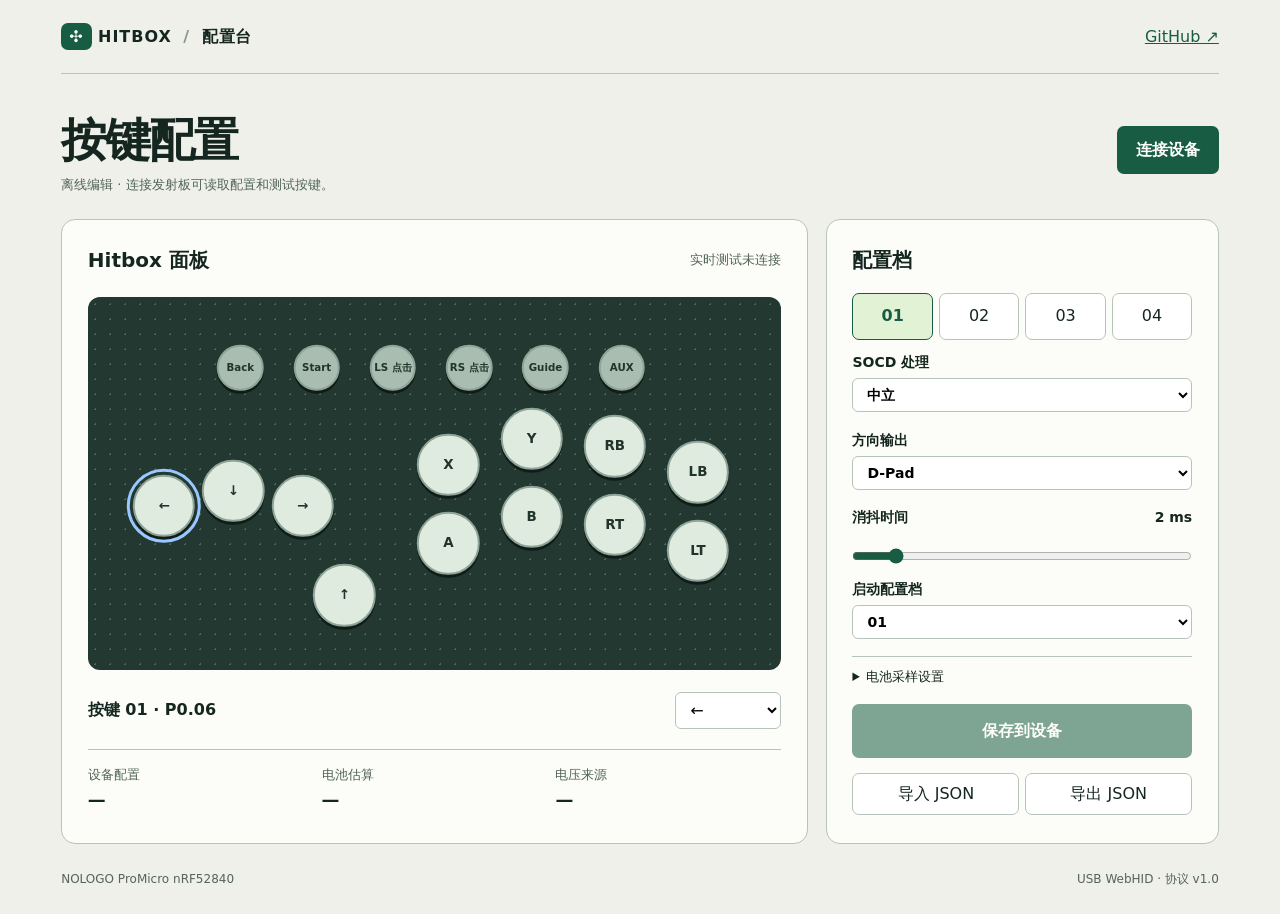
==== index.html @ 3c478045 "Publish static WebHID configuration files" ====
<!doctype html>
<html lang="zh-CN"><head><meta charset="utf-8"><meta name="viewport" content="width=device-width,initial-scale=1">
<meta name="theme-color" content="#ecefe8"><title>Hitbox 配置台 · NOLOGO nRF52840</title>
<link rel="stylesheet" href="style.css"></head><body>
<header><div class="brand"><span class="mark" aria-hidden="true">✣</span> HITBOX <span>/</span> 配置台</div>
<a href="https://github.com/SkyWithClouds/nrf52840-wireless-hitbox">GitHub ↗</a></header>
<main><div class="top"><div><h1>按键配置</h1><p id="status" role="status">离线编辑 · 连接发射板可读取配置和测试按键。</p></div>
<button id="connect" class="primary">连接设备</button></div>
<div class="workspace"><section class="panel surface"><div class="panelhead"><h2>Hitbox 面板</h2><span id="teststate">实时测试未连接</span></div>
<div class="pad-scroll"><div id="pad" aria-label="18 键布局"></div></div>
<div class="selection"><label for="mapping" id="keyname"></label><select id="mapping"></select></div>
<div class="readout"><div><small>设备配置</small><strong id="liveprofile">—</strong></div><div><small>电池估算</small><strong id="battery">—</strong></div><div><small>电压来源</small><strong id="source">—</strong></div></div>
</section><section class="panel settings"><h2>配置档</h2>
<nav id="profiles" aria-label="选择编辑的配置档"></nav>
<label>SOCD 处理<select id="socd"><option>中立</option><option>上优先</option><option>后输入优先</option><option>先输入优先</option></select></label>
<label>方向输出<select id="output"><option>D-Pad</option><option>左摇杆 LS</option><option>右摇杆 RS</option></select></label>
<label for="debounce">消抖时间 <output id="debval"></output></label><input type="range" id="debounce" min="1" max="10" step="1">
<label>启动配置档<select id="active"><option>01</option><option>02</option><option>03</option><option>04</option></select></label>
<details><summary>电池采样设置</summary><label for="divider">P0.04 电压倍率（0 代表未校准）</label><input id="divider" type="number" min="0" max="5" step=".1"><p>仅在确认板上分压电路后设置 1.5–5.0；默认使用拔线时的电池供电读数。</p></details>
<button id="save" class="primary" disabled>保存到设备</button>
<div class="files"><button id="import">导入 JSON</button><button id="export">导出 JSON</button><input type="file" accept=".json,application/json" id="file" hidden></div>
</section></div></main><footer>NOLOGO ProMicro nRF52840 <span>USB WebHID · 协议 v1.0</span></footer>
<script type="module" src="app.mjs"></script></body></html>
---- style.css ----
:root{font:16px/1.5 "IBM Plex Mono","Noto Sans SC",system-ui,sans-serif;color:#152620;background:#eef0e9;--green:#185c43;--line:#b7c4b9;--lime:#c6f774}*{box-sizing:border-box}body{max-width:1260px;margin:auto;padding:0 clamp(15px,4vw,64px)}
header,footer,.top,.panelhead,.selection,.files{display:flex;align-items:center;justify-content:space-between;gap:12px}header{height:74px;border-bottom:1px solid var(--line)}.brand{font-weight:800;letter-spacing:.06em}.brand span:not(.mark){color:#87958a;margin:0 5px}.mark{background:var(--green);color:white;border-radius:7px;padding:4px 8px}a{color:var(--green)}button,select,input{font:inherit}button,select,summary,input[type=range]{cursor:pointer}button{background:#fff;color:inherit;border:1px solid var(--line);border-radius:7px;padding:8px 14px}button:focus-visible,select:focus-visible,input:focus-visible,summary:focus-visible{outline:3px solid #328854;outline-offset:2px}button:disabled{opacity:.55;cursor:default}.primary{background:var(--green);color:white;font-weight:700;border:0;padding:12px 19px}.top{padding:32px 0 24px}h1,h2,p{margin:0}h1{font-size:clamp(30px,4vw,46px);letter-spacing:-.045em}h2{font-size:20px}.top p,.panelhead span,small,details p{color:#526458;font-size:13px}.workspace{display:grid;grid-template-columns:minmax(0,1.9fr) minmax(235px,1fr);gap:18px}.panel{background:#fcfdf8;border:1px solid var(--line);border-radius:14px;padding:clamp(14px,2vw,26px)}.surface{align-self:start}.pad-scroll{overflow-x:auto;background:#223830;border-radius:12px;margin:22px 0}.pad-scroll::-webkit-scrollbar{height:6px}#pad{position:relative;min-width:370px;aspect-ratio:1.86;background-image:radial-gradient(#50645b 1px,transparent 1px);background-size:15px 15px}
.key{position:absolute;transform:translate(-50%,-50%);width:9%;aspect-ratio:1;border-radius:50%;border:2px solid #8fa498;background:#dfebdf;color:#20342a;padding:0;font-size:clamp(9px,1.05vw,14px);font-weight:700;box-shadow:0 3px 0 #101c17}.key.small{width:6.7%;background:#a9beb0;font-size:clamp(8px,.8vw,11px)}.key[aria-pressed=true]{outline:3px solid #98c8ff;outline-offset:3px}.key.held{background:var(--lime);border-color:#dfff9c;box-shadow:0 0 14px #bdff73}.selection{padding:0 0 20px}.selection label{font-weight:700}.selection select{max-width:52%}.readout{display:grid;grid-template-columns:repeat(3,1fr);gap:8px;border-top:1px solid var(--line);padding-top:15px}.readout strong,small{display:block}.readout strong{font-size:clamp(13px,1.4vw,19px);margin:3px 0}
.settings{display:grid;gap:12px}.settings label{display:block;font-size:14px;font-weight:600}.settings label output{float:right}.settings select,.settings input[type=number]{width:100%;margin-top:5px}select,input[type=number]{border:1px solid var(--line);background:#fff;border-radius:6px;padding:7px 10px}input[type=range]{width:100%;margin:0;accent-color:var(--green)}nav,.files{display:flex;gap:6px}nav button,.files button{flex:1}nav button[aria-pressed=true]{color:var(--green);background:#e1f3d4;border-color:var(--green);font-weight:bold}details{font-size:13px;border-top:1px solid var(--line);padding-top:10px}details p{margin:7px 0}footer{font-size:12px;margin:26px 0;color:#56645a}@media(max-width:750px){.workspace{grid-template-columns:1fr}.top{flex-wrap:wrap}.key{font-size:12px}.key.small{font-size:9px}.pad-scroll{margin:14px 0}.settings{gap:14px}header{height:56px}}
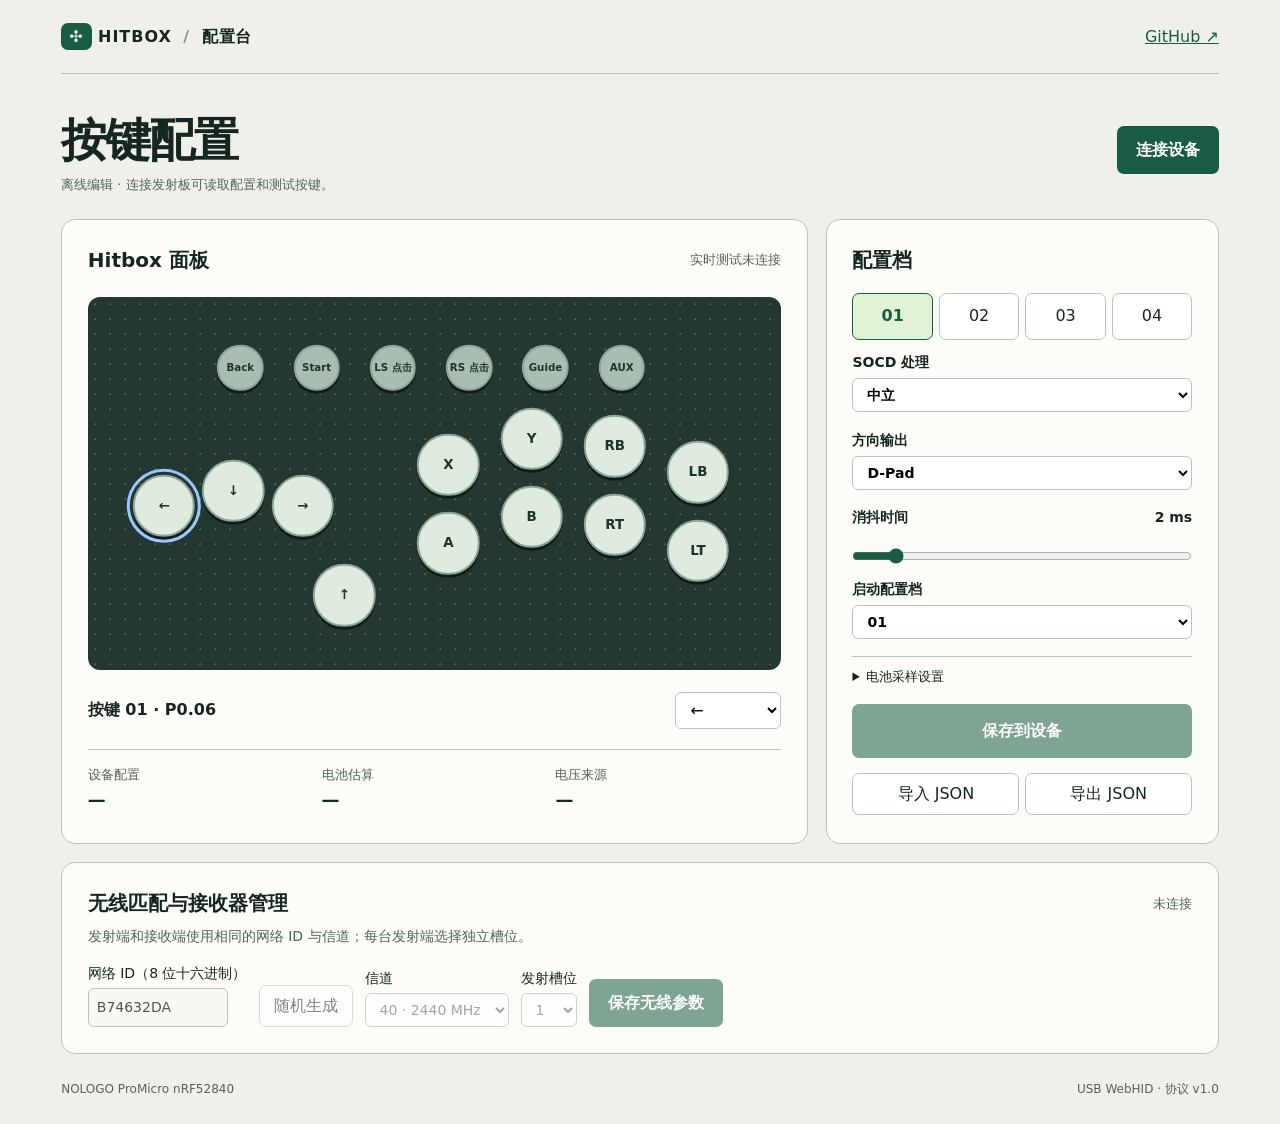
==== commit bb6b7d34: "Publish WebHID from feed873" ====
--- a/index.html
+++ b/index.html
@@ -19,5 +19,13 @@
 <details><summary>电池采样设置</summary><label for="divider">P0.04 电压倍率（0 代表未校准）</label><input id="divider" type="number" min="0" max="5" step=".1"><p>仅在确认板上分压电路后设置 1.5–5.0；默认使用拔线时的电池供电读数。</p></details>
 <button id="save" class="primary" disabled>保存到设备</button>
 <div class="files"><button id="import">导入 JSON</button><button id="export">导出 JSON</button><input type="file" accept=".json,application/json" id="file" hidden></div>
-</section></div></main><footer>NOLOGO ProMicro nRF52840 <span>USB WebHID · 协议 v1.0</span></footer>
+</section></div>
+<section class="panel network"><div class="panelhead"><h2>无线匹配与接收器管理</h2><span id="role">未连接</span></div>
+<p>发射端和接收端使用相同的网络 ID 与信道；每台发射端选择独立槽位。</p>
+<fieldset id="rf-fields" disabled><label>网络 ID（8 位十六进制）<input id="netid" maxlength="8" value="B74632DA" spellcheck="false"></label>
+<button id="random" type="button">随机生成</button>
+<label>信道<select id="channel"></select></label><label><span id="slot-label">发射槽位</span><select id="slots"></select></label>
+<button id="rf-save" class="primary">保存无线参数</button></fieldset>
+<table id="stats" hidden><thead><tr><th>槽位</th><th>连接</th><th>收到帧</th><th>漏收心跳</th><th>重复输入</th><th>超时</th></tr></thead><tbody></tbody></table>
+</section></main><footer>NOLOGO ProMicro nRF52840 <span>USB WebHID · 协议 v1.0</span></footer>
 <script type="module" src="app.mjs"></script></body></html>
--- a/style.css
+++ b/style.css
@@ -2,3 +2,8 @@
 header,footer,.top,.panelhead,.selection,.files{display:flex;align-items:center;justify-content:space-between;gap:12px}header{height:74px;border-bottom:1px solid var(--line)}.brand{font-weight:800;letter-spacing:.06em}.brand span:not(.mark){color:#87958a;margin:0 5px}.mark{background:var(--green);color:white;border-radius:7px;padding:4px 8px}a{color:var(--green)}button,select,input{font:inherit}button,select,summary,input[type=range]{cursor:pointer}button{background:#fff;color:inherit;border:1px solid var(--line);border-radius:7px;padding:8px 14px}button:focus-visible,select:focus-visible,input:focus-visible,summary:focus-visible{outline:3px solid #328854;outline-offset:2px}button:disabled{opacity:.55;cursor:default}.primary{background:var(--green);color:white;font-weight:700;border:0;padding:12px 19px}.top{padding:32px 0 24px}h1,h2,p{margin:0}h1{font-size:clamp(30px,4vw,46px);letter-spacing:-.045em}h2{font-size:20px}.top p,.panelhead span,small,details p{color:#526458;font-size:13px}.workspace{display:grid;grid-template-columns:minmax(0,1.9fr) minmax(235px,1fr);gap:18px}.panel{background:#fcfdf8;border:1px solid var(--line);border-radius:14px;padding:clamp(14px,2vw,26px)}.surface{align-self:start}.pad-scroll{overflow-x:auto;background:#223830;border-radius:12px;margin:22px 0}.pad-scroll::-webkit-scrollbar{height:6px}#pad{position:relative;min-width:370px;aspect-ratio:1.86;background-image:radial-gradient(#50645b 1px,transparent 1px);background-size:15px 15px}
 .key{position:absolute;transform:translate(-50%,-50%);width:9%;aspect-ratio:1;border-radius:50%;border:2px solid #8fa498;background:#dfebdf;color:#20342a;padding:0;font-size:clamp(9px,1.05vw,14px);font-weight:700;box-shadow:0 3px 0 #101c17}.key.small{width:6.7%;background:#a9beb0;font-size:clamp(8px,.8vw,11px)}.key[aria-pressed=true]{outline:3px solid #98c8ff;outline-offset:3px}.key.held{background:var(--lime);border-color:#dfff9c;box-shadow:0 0 14px #bdff73}.selection{padding:0 0 20px}.selection label{font-weight:700}.selection select{max-width:52%}.readout{display:grid;grid-template-columns:repeat(3,1fr);gap:8px;border-top:1px solid var(--line);padding-top:15px}.readout strong,small{display:block}.readout strong{font-size:clamp(13px,1.4vw,19px);margin:3px 0}
 .settings{display:grid;gap:12px}.settings label{display:block;font-size:14px;font-weight:600}.settings label output{float:right}.settings select,.settings input[type=number]{width:100%;margin-top:5px}select,input[type=number]{border:1px solid var(--line);background:#fff;border-radius:6px;padding:7px 10px}input[type=range]{width:100%;margin:0;accent-color:var(--green)}nav,.files{display:flex;gap:6px}nav button,.files button{flex:1}nav button[aria-pressed=true]{color:var(--green);background:#e1f3d4;border-color:var(--green);font-weight:bold}details{font-size:13px;border-top:1px solid var(--line);padding-top:10px}details p{margin:7px 0}footer{font-size:12px;margin:26px 0;color:#56645a}@media(max-width:750px){.workspace{grid-template-columns:1fr}.top{flex-wrap:wrap}.key{font-size:12px}.key.small{font-size:9px}.pad-scroll{margin:14px 0}.settings{gap:14px}header{height:56px}}
+
+.network{margin-top:18px}.network p{margin:8px 0;color:#526458;font-size:14px}
+.network fieldset{border:0;padding:0;margin:16px 0 0;display:flex;gap:12px;align-items:end;flex-wrap:wrap}
+.network label{display:grid;gap:4px;font-size:14px}.network input{border:1px solid var(--line);border-radius:6px;padding:8px;width:10em}
+.network table{width:100%;margin-top:18px;border-collapse:collapse;font-size:14px;text-align:left}.network td,.network th{padding:6px;border-bottom:1px solid var(--line)}
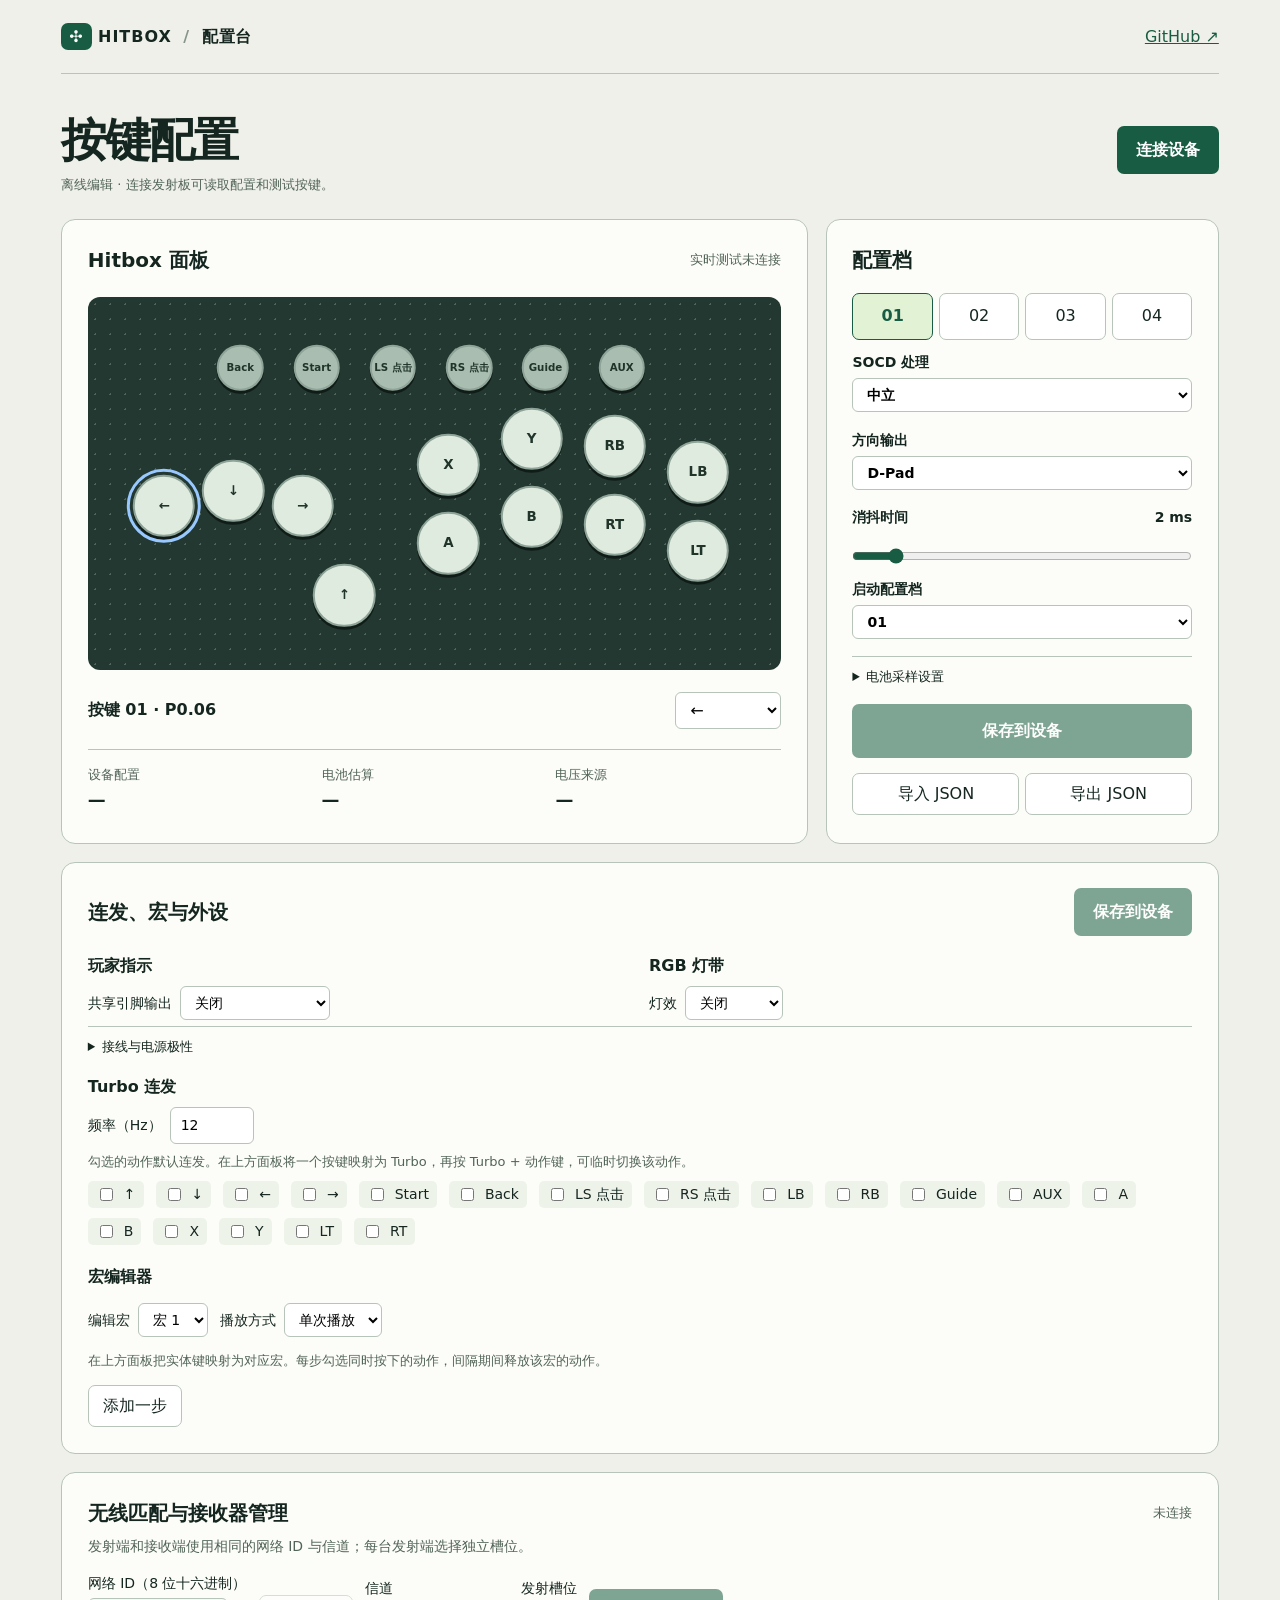
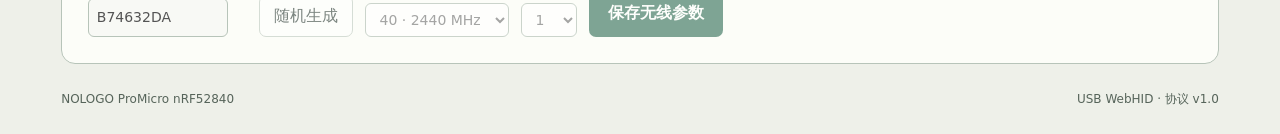
==== commit fc8c8b3a: "Publish WebHID from c07c319" ====
--- a/index.html
+++ b/index.html
@@ -20,6 +20,25 @@
 <button id="save" class="primary" disabled>保存到设备</button>
 <div class="files"><button id="import">导入 JSON</button><button id="export">导出 JSON</button><input type="file" accept=".json,application/json" id="file" hidden></div>
 </section></div>
+<section class="panel extensions" id="extensions"><div class="panelhead"><h2>连发、宏与外设</h2>
+<button id="save-fx" class="primary" disabled>保存到设备</button></div>
+<fieldset id="fx-fields"><div class="output-grid"><section><h3>玩家指示</h3>
+<label>共享引脚输出<select id="accessory"><option>关闭</option><option>SSD1306 OLED</option><option>SH1106 OLED</option><option>双 LED</option></select></label>
+<div id="oled-controls"><label>自动息屏<select id="idle"><option value="30">30 秒</option><option value="60">60 秒</option></select></label>
+<label>I²C 地址<select id="address"><option value="60">0x3C</option><option value="61">0x3D</option></select></label></div>
+<div id="binary-controls"><p>两位依次是 LED1、LED0。1 表示亮。</p><div id="led-map"></div></div></section>
+<section><h3>RGB 灯带</h3>
+<label>灯效<select id="rgbMode"><option>关闭</option><option>静态单色</option><option>按键亮灯</option><option>呼吸</option><option>彩虹</option></select></label>
+<div id="rgb-controls"><label>灯珠数量<input type="number" id="count" min="1" max="18"></label>
+<label>颜色<input id="color" type="color"></label><label for="brightness">最大亮度 <output id="bright-value"></output></label>
+<input id="brightness" type="range" min="0" max="64"><p id="current"></p></div></section></div>
+<details><summary>接线与电源极性</summary><p>P1.02 / P1.07 用作 SDA / SCL 或 LED0 / LED1。P1.01 接 RGB DIN。原理图中 P0.13 高电平开启 ME6217，低电平切断 EXTVCC。换板前空载测量。OLED 和灯带共用此 3.3 V 电源域。最大亮度为 64/255，固件按约 100 mA RGB 预算缩放，全白时可能自动变暗。</p></details>
+<h3>Turbo 连发</h3><label>频率（Hz）<input type="number" id="hz" min="5" max="30"></label>
+<p>勾选的动作默认连发。在上方面板将一个按键映射为 Turbo，再按 Turbo + 动作键，可临时切换该动作。</p><div id="allow" class="checks"></div>
+<h3>宏编辑器</h3><div class="macro-select"><label>编辑宏<select id="macro-index"></select></label>
+<label>播放方式<select id="macro-mode"><option>单次播放</option><option>按住循环</option><option>再按打断</option></select></label></div>
+<p>在上方面板把实体键映射为对应宏。每步勾选同时按下的动作，间隔期间释放该宏的动作。</p>
+<div id="steps"></div><button id="add-step" type="button">添加一步</button></fieldset></section>
 <section class="panel network"><div class="panelhead"><h2>无线匹配与接收器管理</h2><span id="role">未连接</span></div>
 <p>发射端和接收端使用相同的网络 ID 与信道；每台发射端选择独立槽位。</p>
 <fieldset id="rf-fields" disabled><label>网络 ID（8 位十六进制）<input id="netid" maxlength="8" value="B74632DA" spellcheck="false"></label>
--- a/style.css
+++ b/style.css
@@ -7,3 +7,11 @@
 .network fieldset{border:0;padding:0;margin:16px 0 0;display:flex;gap:12px;align-items:end;flex-wrap:wrap}
 .network label{display:grid;gap:4px;font-size:14px}.network input{border:1px solid var(--line);border-radius:6px;padding:8px;width:10em}
 .network table{width:100%;margin-top:18px;border-collapse:collapse;font-size:14px;text-align:left}.network td,.network th{padding:6px;border-bottom:1px solid var(--line)}
+.extensions{margin:18px 0}.extensions fieldset{border:0;padding:0;margin:0;min-width:0}
+.extensions h3{font-size:16px;margin:18px 0 8px}.extensions label{display:flex;align-items:center;gap:8px;font-size:14px;margin:6px 0}
+.extensions p{font-size:13px;color:#526458;margin:8px 0}.output-grid{display:grid;grid-template-columns:repeat(auto-fit,minmax(min(100%,240px),1fr));gap:18px}
+.extensions input[type=number]{width:6em}.extensions input[type=color]{min-width:40px;border:1px solid var(--line)}
+.checks,.macro-select,#led-map,.stepbar{display:flex;flex-wrap:wrap;gap:6px 12px;align-items:center}
+.checks label{background:#eef3ea;padding:3px 8px;border-radius:5px;margin:2px 0}
+.step{padding:12px 0;border-top:1px solid var(--line)}.stepbar button{font-size:13px;padding:3px 10px}
+#steps{margin:14px 0}#brightness{max-width:260px}.extensions [hidden]{display:none}
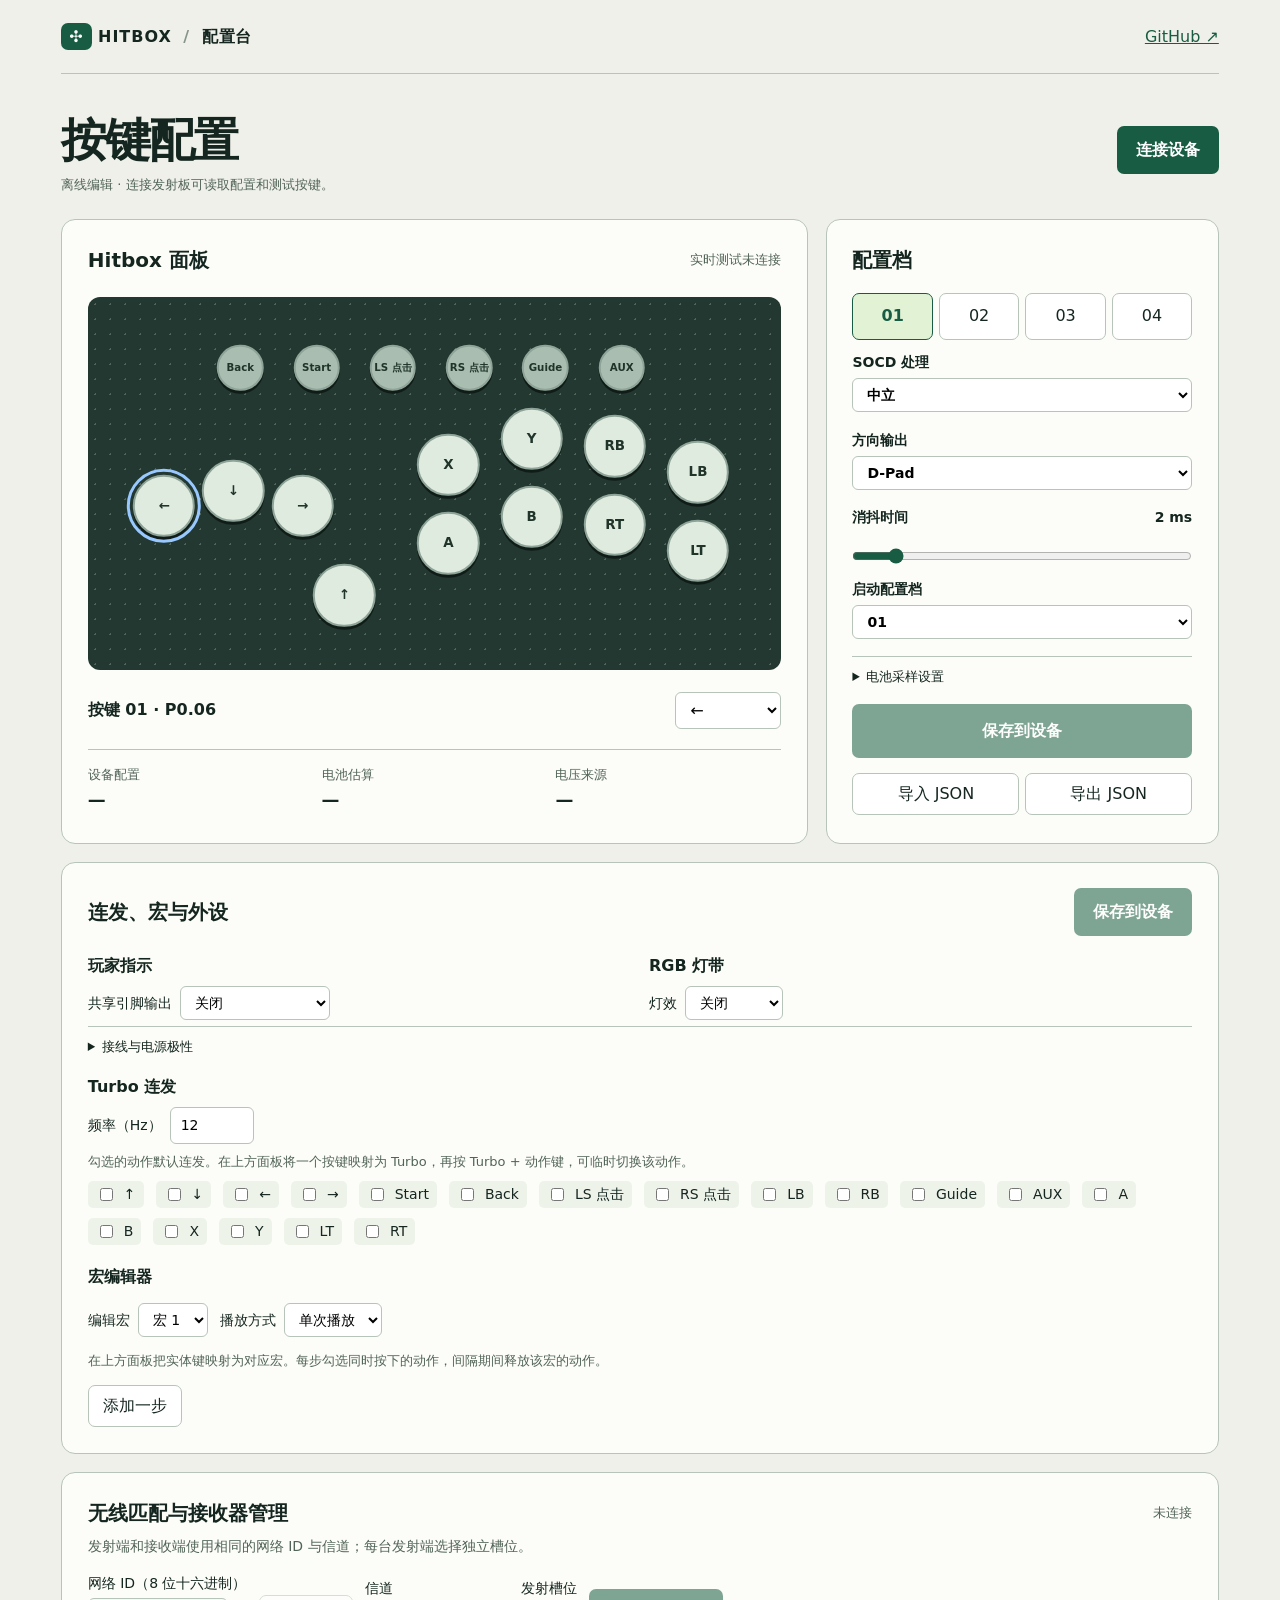
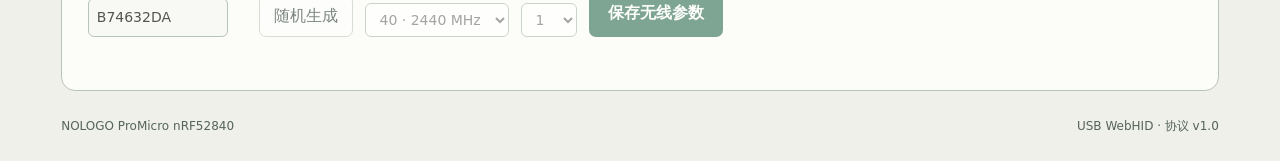
==== commit 550d6b04: "Publish WebHID from 642da15" ====
--- a/index.html
+++ b/index.html
@@ -16,6 +16,9 @@
 <label>方向输出<select id="output"><option>D-Pad</option><option>左摇杆 LS</option><option>右摇杆 RS</option></select></label>
 <label for="debounce">消抖时间 <output id="debval"></output></label><input type="range" id="debounce" min="1" max="10" step="1">
 <label>启动配置档<select id="active"><option>01</option><option>02</option><option>03</option><option>04</option></select></label>
+<fieldset id="rules" hidden><legend>赛事设置</legend>
+<label><input type="checkbox" id="eager">按下立即响应</label><label><input type="checkbox" id="locked">赛事锁</label>
+<label><input type="checkbox" id="neutral">锁定时强制中立 SOCD</label></fieldset>
 <details><summary>电池采样设置</summary><label for="divider">P0.04 电压倍率（0 代表未校准）</label><input id="divider" type="number" min="0" max="5" step=".1"><p>仅在确认板上分压电路后设置 1.5–5.0；默认使用拔线时的电池供电读数。</p></details>
 <button id="save" class="primary" disabled>保存到设备</button>
 <div class="files"><button id="import">导入 JSON</button><button id="export">导出 JSON</button><input type="file" accept=".json,application/json" id="file" hidden></div>
@@ -45,6 +48,9 @@
 <button id="random" type="button">随机生成</button>
 <label>信道<select id="channel"></select></label><label><span id="slot-label">发射槽位</span><select id="slots"></select></label>
 <button id="rf-save" class="primary">保存无线参数</button></fieldset>
+<fieldset id="maintenance" hidden><button id="scan">扫描 79 个信道</button><button id="adopt" disabled>采用推荐信道</button>
+<button id="pair">开启 15 秒近场配对</button><button id="dfu">重启到 UF2 盘</button></fieldset>
+<output id="spectrum"></output>
 <table id="stats" hidden><thead><tr><th>槽位</th><th>连接</th><th>收到帧</th><th>漏收心跳</th><th>重复输入</th><th>超时</th></tr></thead><tbody></tbody></table>
 </section></main><footer>NOLOGO ProMicro nRF52840 <span>USB WebHID · 协议 v1.0</span></footer>
 <script type="module" src="app.mjs"></script></body></html>
--- a/style.css
+++ b/style.css
@@ -15,3 +15,5 @@
 .checks label{background:#eef3ea;padding:3px 8px;border-radius:5px;margin:2px 0}
 .step{padding:12px 0;border-top:1px solid var(--line)}.stepbar button{font-size:13px;padding:3px 10px}
 #steps{margin:14px 0}#brightness{max-width:260px}.extensions [hidden]{display:none}
+#maintenance[hidden],#rules[hidden]{display:none}
+#spectrum{display:block;max-height:9rem;overflow:auto;margin:1em 0;font-size:.85rem}
